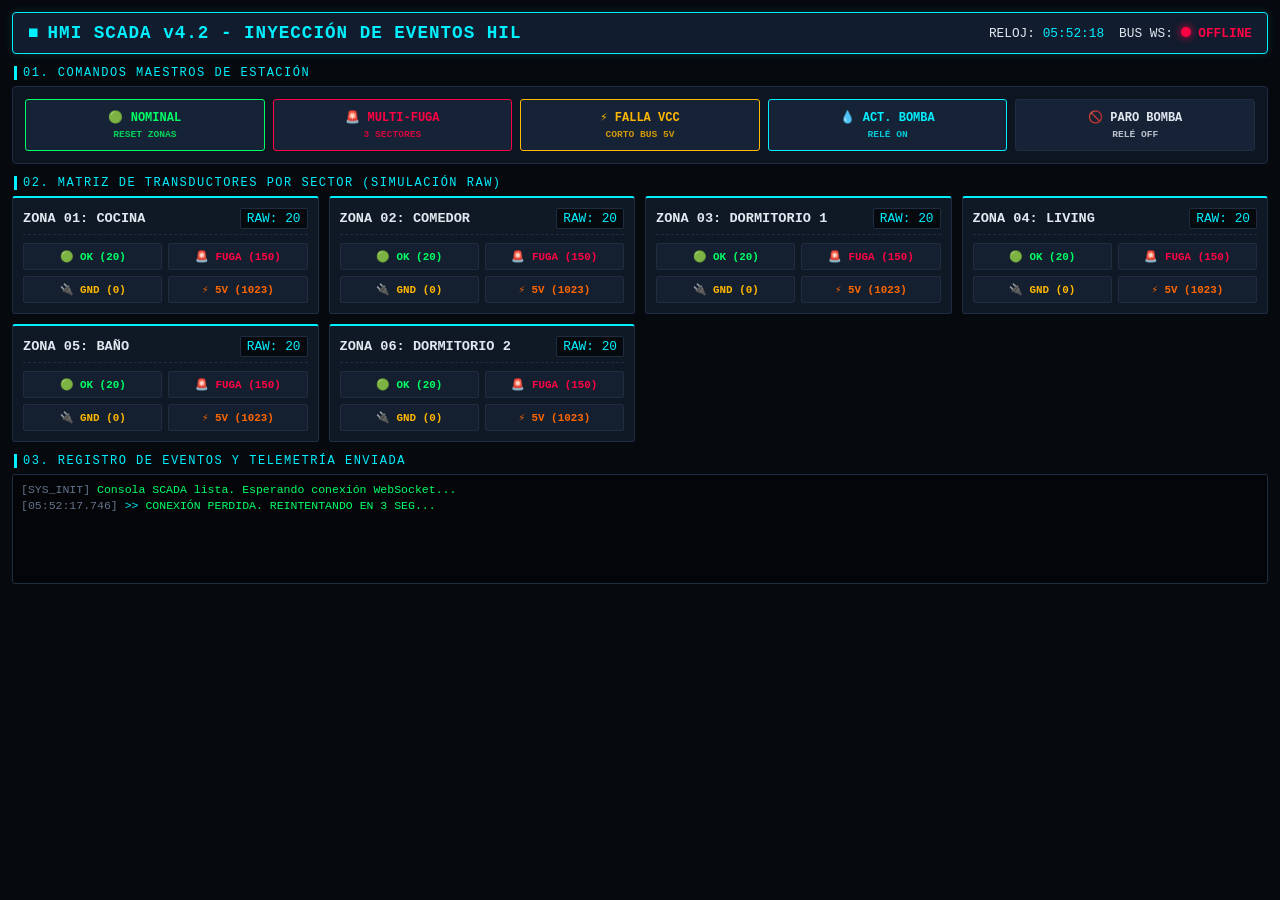
==== control.html @ add64b5e "Add files via upload" ====
<!DOCTYPE html>
<html lang="es">
<head>
    <meta charset="UTF-8">
    <meta name="viewport" content="width=device-width, initial-scale=1.0">
    <title>HMI SCADA - Station Control & Inyección de Eventos</title>
    <style>
        :root {
            --scada-bg: #06090e;
            --panel-bg: #0d1520;
            --panel-border: #1e2d42;
            --header-bg: #111c2e;
            --text-main: #e2e8f0;
            --text-muted: #64748b;
            --cyan-scada: #00f0ff;
            --green-ok: #00ff66;
            --red-alarm: #ff0044;
            --yellow-warn: #ffb700;
            --orange-vcc: #ff6600;
        }

        * {
            box-sizing: border-box;
            margin: 0;
            padding: 0;
            font-family: 'Consolas', 'Courier New', monospace, sans-serif;
        }

        body {
            background-color: var(--scada-bg);
            color: var(--text-main);
            padding: 12px;
            min-height: 100vh;
        }

        /* BARRA SUPERIOR SCADA */
        header.scada-header {
            background: var(--header-bg);
            border: 1px solid var(--cyan-scada);
            box-shadow: 0 0 10px rgba(0, 240, 255, 0.15);
            padding: 10px 15px;
            border-radius: 4px;
            display: flex;
            justify-content: space-between;
            align-items: center;
            flex-wrap: wrap;
            gap: 10px;
            margin-bottom: 12px;
        }

        .scada-title {
            font-size: 1.1rem;
            font-weight: bold;
            color: var(--cyan-scada);
            letter-spacing: 1px;
            display: flex;
            align-items: center;
            gap: 8px;
        }

        .scada-title::before {
            content: "■";
            color: var(--cyan-scada);
            animation: blink 1s infinite;
        }

        @keyframes blink { 50% { opacity: 0; } }

        .scada-status {
            display: flex;
            align-items: center;
            gap: 15px;
            font-size: 0.8rem;
        }

        .led-indicator {
            width: 10px;
            height: 10px;
            border-radius: 50%;
            display: inline-block;
            background: #444;
            box-shadow: inset 0 0 3px #000;
        }

        .led-online { background: var(--green-ok); box-shadow: 0 0 8px var(--green-ok); }
        .led-offline { background: var(--red-alarm); box-shadow: 0 0 8px var(--red-alarm); }

        /* SECCIONES Y PANELES */
        .scada-section-label {
            font-size: 0.75rem;
            color: var(--cyan-scada);
            text-transform: uppercase;
            letter-spacing: 1.5px;
            margin: 12px 0 6px 2px;
            border-left: 3px solid var(--cyan-scada);
            padding-left: 6px;
        }

        .panel-box {
            background: var(--panel-bg);
            border: 1px solid var(--panel-border);
            border-radius: 4px;
            padding: 12px;
            margin-bottom: 12px;
        }

        /* BANDERAS Y MANDOS GLOBALES */
        .master-controls {
            display: grid;
            grid-template-columns: repeat(auto-fit, minmax(130px, 1fr));
            gap: 8px;
        }

        .btn-scada {
            background: #162235;
            color: var(--text-main);
            border: 1px solid var(--panel-border);
            padding: 10px;
            font-size: 0.75rem;
            font-weight: bold;
            cursor: pointer;
            text-transform: uppercase;
            border-radius: 3px;
            transition: all 0.15s ease;
            display: flex;
            flex-direction: column;
            align-items: center;
            justify-content: center;
            gap: 4px;
        }

        .btn-scada:hover {
            border-color: var(--cyan-scada);
            background: #1c2d47;
        }

        .btn-scada:active { transform: translateY(1px); }

        .btn-scada.btn-ok { border-color: var(--green-ok); color: var(--green-ok); }
        .btn-scada.btn-alarm { border-color: var(--red-alarm); color: var(--red-alarm); }
        .btn-scada.btn-warn { border-color: var(--yellow-warn); color: var(--yellow-warn); }
        .btn-scada.btn-pump { border-color: var(--cyan-scada); color: var(--cyan-scada); }

        /* MATRIZ DE TRANSDUCTORES (ZONAS) */
        .zones-grid {
            display: grid;
            grid-template-columns: repeat(auto-fit, minmax(280px, 1fr));
            gap: 10px;
        }

        .zone-card {
            background: #0f1926;
            border: 1px solid var(--panel-border);
            border-top: 2px solid var(--cyan-scada);
            padding: 10px;
            border-radius: 3px;
        }

        .zone-header {
            display: flex;
            justify-content: space-between;
            align-items: center;
            margin-bottom: 8px;
            border-bottom: 1px dashed var(--panel-border);
            padding-bottom: 5px;
        }

        .zone-title {
            font-size: 0.85rem;
            font-weight: bold;
            color: var(--text-main);
        }

        .zone-val {
            font-size: 0.8rem;
            color: var(--cyan-scada);
            background: #06090e;
            padding: 2px 6px;
            border: 1px solid var(--panel-border);
            border-radius: 2px;
        }

        .action-grid {
            display: grid;
            grid-template-columns: 1fr 1fr;
            gap: 6px;
        }

        .btn-action {
            padding: 6px;
            font-size: 0.68rem;
            border: 1px solid var(--panel-border);
            background: #141f30;
            color: var(--text-main);
            cursor: pointer;
            border-radius: 2px;
            font-weight: bold;
            text-align: center;
        }

        .btn-action:hover { background: #1f304a; }
        .btn-action.act-ok { color: var(--green-ok); }
        .btn-action.act-fuga { color: var(--red-alarm); }
        .btn-action.act-gnd { color: var(--yellow-warn); }
        .btn-action.act-vcc { color: var(--orange-vcc); }

        /* SCADA TERMINAL LOG */
        .scada-terminal {
            background: #030508;
            border: 1px solid var(--panel-border);
            color: var(--green-ok);
            font-size: 0.72rem;
            height: 110px;
            overflow-y: auto;
            padding: 8px;
            border-radius: 3px;
        }

        .term-line { margin-bottom: 3px; }
        .term-time { color: var(--text-muted); }
        .term-cmd { color: var(--cyan-scada); }
    </style>
</head>
<body>

    <!-- CABECERA SCADA -->
    <header class="scada-header">
        <div class="scada-title">
            HMI SCADA v4.2 - INYECCIÓN DE EVENTOS HIL
        </div>
        <div class="scada-status">
            <span>RELOJ: <span id="scada-clock" style="color:var(--cyan-scada)">00:00:00</span></span>
            <span>BUS WS: <span id="led-ws" class="led-indicator"></span> <strong id="txt-ws">OFFLINE</strong></span>
        </div>
    </header>

    <!-- MANDOS GENERALES -->
    <div class="scada-section-label">01. Comandos Maestros de Estación</div>
    <div class="panel-box master-controls">
        <button class="btn-scada btn-ok" onclick="enviar('PRESET:RESET')">
            <span>🟢 NOMINAL</span>
            <small style="font-size:0.6rem; opacity:0.8">RESET ZONAS</small>
        </button>
        <button class="btn-scada btn-alarm" onclick="enviar('PRESET:MULTI_FUGA')">
            <span>🚨 MULTI-FUGA</span>
            <small style="font-size:0.6rem; opacity:0.8">3 SECTORES</small>
        </button>
        <button class="btn-scada btn-warn" onclick="enviar('PRESET:FALLA_GENERAL')">
            <span>⚡ FALLA VCC</span>
            <small style="font-size:0.6rem; opacity:0.8">CORTO BUS 5V</small>
        </button>
        <button class="btn-scada btn-pump" onclick="enviar('P1')">
            <span>💧 ACT. BOMBA</span>
            <small style="font-size:0.6rem; opacity:0.8">RELÉ ON</small>
        </button>
        <button class="btn-scada" onclick="enviar('P0')">
            <span>🚫 PARO BOMBA</span>
            <small style="font-size:0.6rem; opacity:0.8">RELÉ OFF</small>
        </button>
    </div>

    <!-- MATRIZ DE MATRIZ DE ZONAS -->
    <div class="scada-section-label">02. Matriz de Transductores por Sector (Simulación RAW)</div>
    <div class="zones-grid" id="contenedor-zonas"></div>

    <!-- TERMINAL DE AUDITORÍA -->
    <div class="scada-section-label">03. Registro de Eventos y Telemetría Enviada</div>
    <div class="scada-terminal" id="terminal-log">
        <div class="term-line"><span class="term-time">[SYS_INIT]</span> Consola SCADA lista. Esperando conexión WebSocket...</div>
    </div>

    <script>
        // ⚠️ INGRESA LA IP DE TU ESP32 REGISTRADA EN EL MONITOR SERIE:
        const ESP32_IP = "10.183.179.148"; 
        const WS_URL = `ws://${ESP32_IP}:81`;
        let socket;

        const HABITACIONES = [
            { id: 0, nombre: "ZONA 01: COCINA" },
            { id: 1, nombre: "ZONA 02: COMEDOR" },
            { id: 2, nombre: "ZONA 03: DORMITORIO 1" },
            { id: 3, nombre: "ZONA 04: LIVING" },
            { id: 4, nombre: "ZONA 05: BAÑO" },
            { id: 5, nombre: "ZONA 06: DORMITORIO 2" }
        ];

        // Estado local simulado para lectura visual rápida
        let estadoLocal = [20, 20, 20, 20, 20, 20];

        function conectarWS() {
            socket = new WebSocket(WS_URL);

            socket.onopen = () => {
                document.getElementById("led-ws").className = "led-indicator led-online";
                document.getElementById("txt-ws").innerText = "ONLINE";
                document.getElementById("txt-ws").style.color = "var(--green-ok)";
                logTerminal("CONEXIÓN ESTABLECIDA CON ESP32 BUS :: WS PORT 81");
            };

            socket.onclose = () => {
                document.getElementById("led-ws").className = "led-indicator led-offline";
                document.getElementById("txt-ws").innerText = "OFFLINE";
                document.getElementById("txt-ws").style.color = "var(--red-alarm)";
                logTerminal("CONEXIÓN PERDIDA. REINTENTANDO EN 3 SEG...");
                setTimeout(conectarWS, 3000);
            };
        }

        function renderizarZonas() {
            const container = document.getElementById("contenedor-zonas");
            let html = "";

            HABITACIONES.forEach(hab => {
                html += `
                    <div class="zone-card">
                        <div class="zone-header">
                            <span class="zone-title">${hab.nombre}</span>
                            <span class="zone-val" id="val-zone-${hab.id}">RAW: ${estadoLocal[hab.id]}</span>
                        </div>
                        <div class="action-grid">
                            <button class="btn-action act-ok" onclick="inyectar(${hab.id}, 20, 'NOMINAL')">🟢 OK (20)</button>
                            <button class="btn-action act-fuga" onclick="inyectar(${hab.id}, 150, 'FUGA')">🚨 FUGA (150)</button>
                            <button class="btn-action act-gnd" onclick="inyectar(${hab.id}, 0, 'FALLA GND')">🔌 GND (0)</button>
                            <button class="btn-action act-vcc" onclick="inyectar(${hab.id}, 1023, 'CORTO 5V')">⚡ 5V (1023)</button>
                        </div>
                    </div>
                `;
            });
            container.innerHTML = html;
        }

        function inyectar(id, valor, tipo) {
            estadoLocal[id] = valor;
            const elVal = document.getElementById(`val-zone-${id}`);
            if(elVal) elVal.innerText = `RAW: ${valor}`;

            enviar(`SET:${id}:${valor}`, `INYECCIÓN EN ${HABITACIONES[id].nombre} -> ${tipo} [VAL: ${valor}]`);
        }

        function enviar(comando, descripcionCustom) {
            if (socket && socket.readyState === WebSocket.OPEN) {
                socket.send(comando);
                logTerminal(descripcionCustom || `COMANDO MAESTRO ENVIADO: ${comando}`);
            } else {
                logTerminal(`ERROR: IMPOSIBLE ENVIAR [${comando}] - SOCKET DESCONECTADO`, true);
            }
        }

        function logTerminal(msg, esError = false) {
            const term = document.getElementById("terminal-log");
            const now = new Date();
            const timeStr = now.toTimeString().split(' ')[0] + "." + String(now.getMilliseconds()).padStart(3, '0');
            
            const colorClass = esError ? 'style="color:var(--red-alarm)"' : '';
            const line = `<div class="term-line" ${colorClass}><span class="term-time">[${timeStr}]</span> <span class="term-cmd">>></span> ${msg}</div>`;
            
            term.innerHTML += line;
            term.scrollTop = term.scrollHeight;
        }

        function actualizarReloj() {
            const now = new Date();
            document.getElementById("scada-clock").innerText = now.toTimeString().split(' ')[0];
        }

        window.onload = () => {
            renderizarZonas();
            conectarWS();
            setInterval(actualizarReloj, 1000);
            actualizarReloj();
        };
    </script>
</body>
</html>
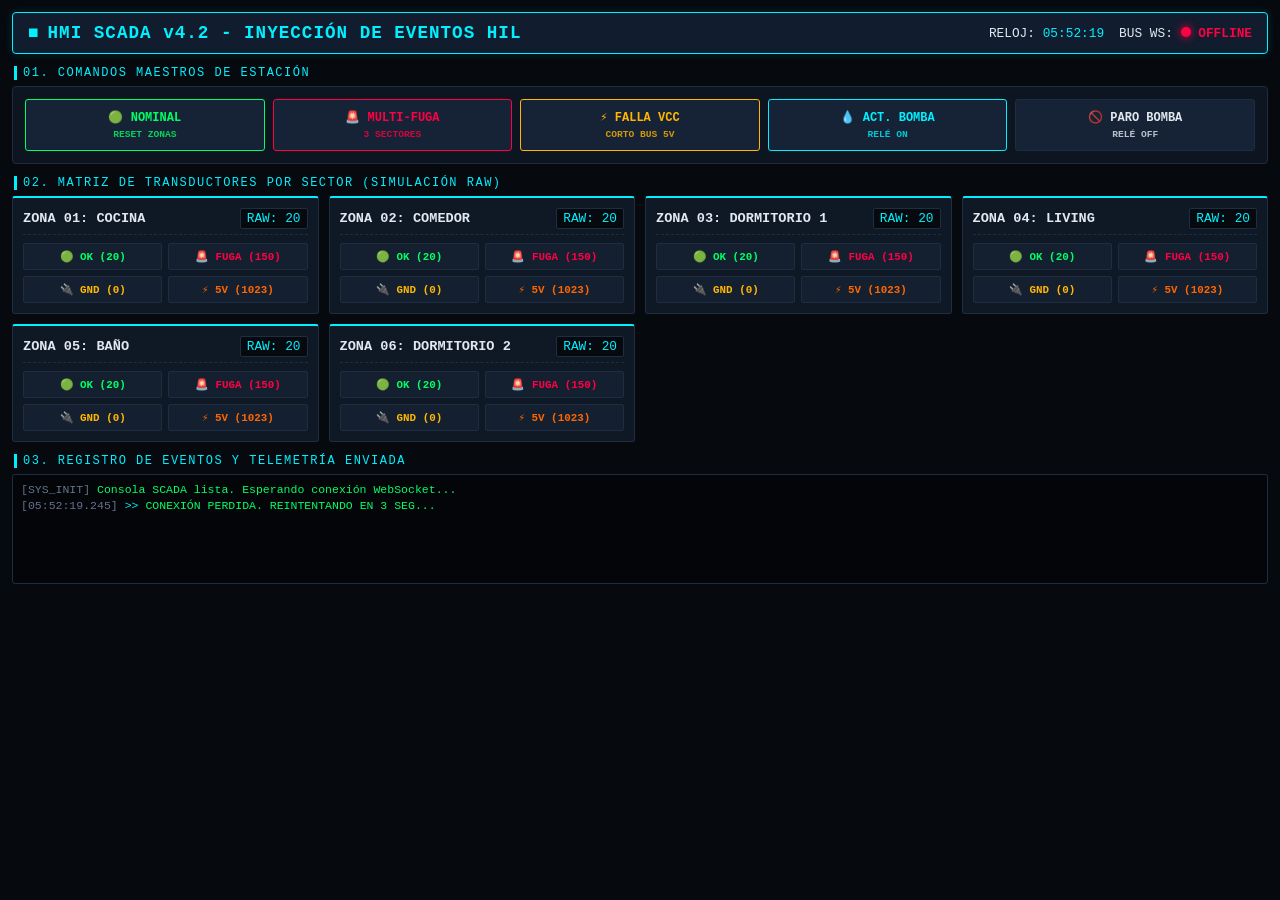
==== commit a97756b6: "Add files via upload" ====
--- a/control.html
+++ b/control.html
@@ -271,7 +271,7 @@
 
     <script>
         // ⚠️ INGRESA LA IP DE TU ESP32 REGISTRADA EN EL MONITOR SERIE:
-        const ESP32_IP = "10.183.179.148"; 
+        const ESP32_IP = "10.94.72.148"; 
         const WS_URL = `ws://${ESP32_IP}:81`;
         let socket;
 
